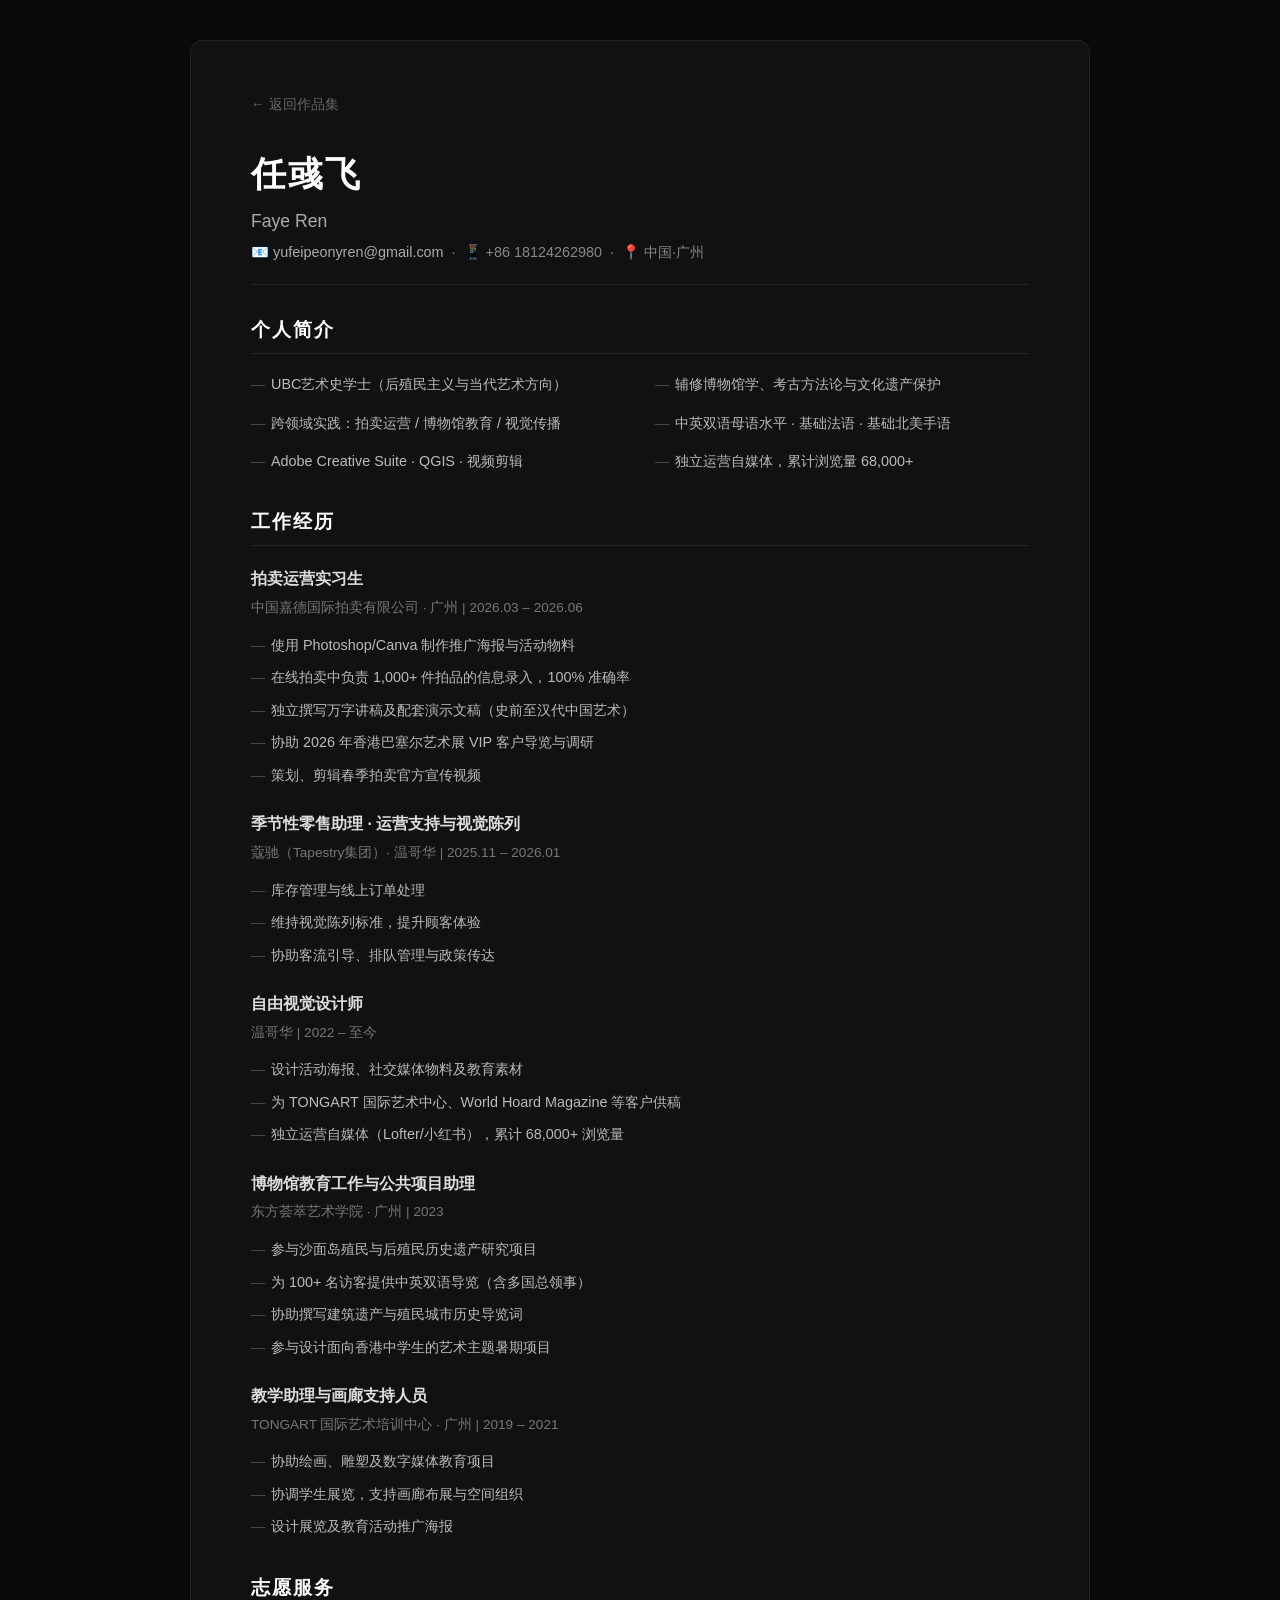
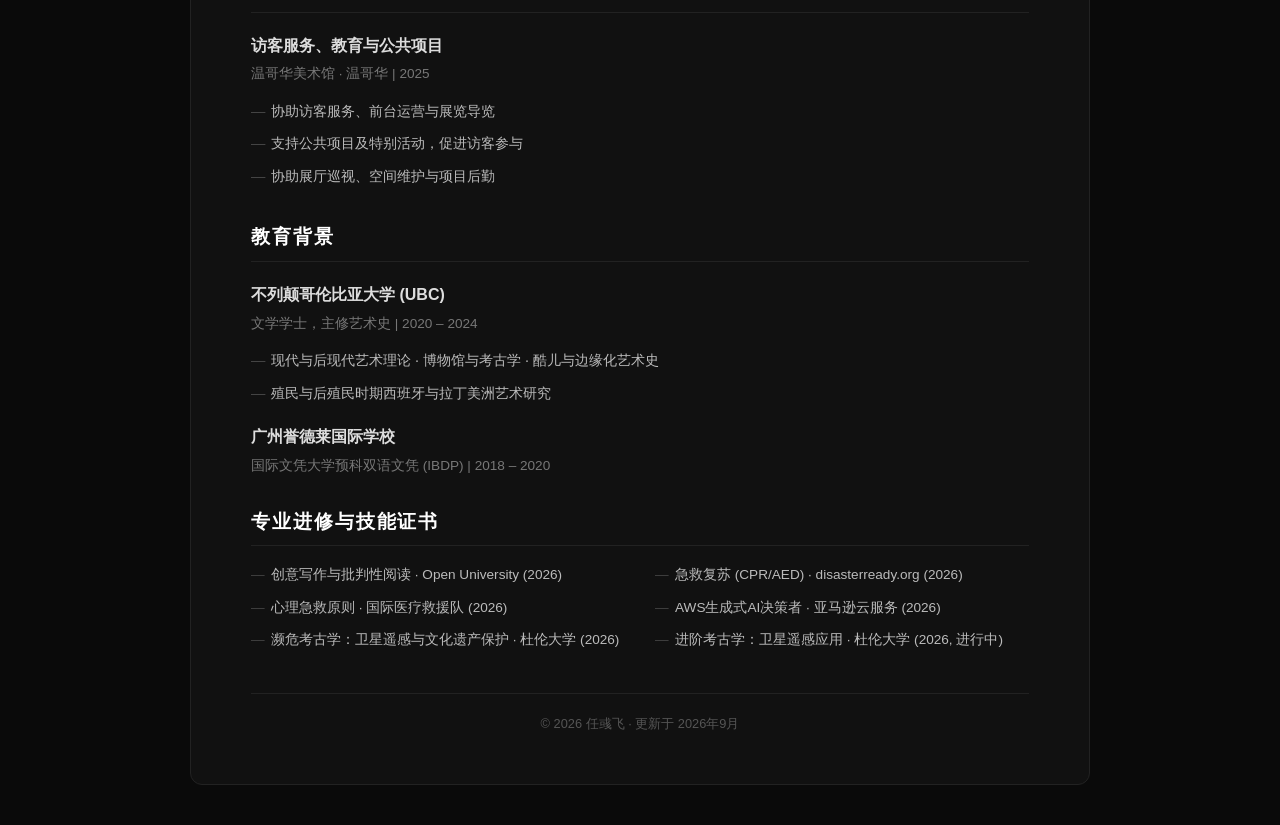
==== resume.html @ d98199a3 "Create resume.html" ====
<!DOCTYPE html>
<html lang="zh-CN">
<head>
    <meta charset="UTF-8">
    <meta name="viewport" content="width=device-width, initial-scale=1.0">
    <title>简历 | 任彧飞 Faye Ren</title>
    <style>
        * {
            margin: 0;
            padding: 0;
            box-sizing: border-box;
        }

        body {
            background-color: #0a0a0a;
            color: #e0e0e0;
            font-family: -apple-system, BlinkMacSystemFont, "Segoe UI", Roboto, "Helvetica Neue", Arial, sans-serif;
            line-height: 1.6;
            padding: 40px 20px;
        }

        .resume-container {
            max-width: 900px;
            margin: 0 auto;
            background: #111;
            padding: 50px 60px;
            border-radius: 12px;
            border: 1px solid #222;
        }

        .back-link {
            display: inline-block;
            margin-bottom: 30px;
            color: #666;
            text-decoration: none;
            font-size: 0.9rem;
            transition: color 0.2s;
        }

        .back-link:hover {
            color: #fff;
        }

        h1 {
            font-size: 2.2rem;
            font-weight: 700;
            color: #fff;
            letter-spacing: 0.05em;
            margin-bottom: 5px;
        }

        .contact-info {
            color: #888;
            font-size: 0.9rem;
            margin-bottom: 30px;
            padding-bottom: 20px;
            border-bottom: 1px solid #222;
        }

        .contact-info a {
            color: #aaa;
            text-decoration: none;
        }

        .contact-info a:hover {
            color: #fff;
        }

        h2 {
            font-size: 1.2rem;
            color: #fff;
            margin: 30px 0 15px;
            padding-bottom: 8px;
            border-bottom: 1px solid #222;
            letter-spacing: 0.1em;
        }

        h3 {
            font-size: 1rem;
            color: #ddd;
            margin: 20px 0 5px;
        }

        .meta {
            color: #777;
            font-size: 0.85rem;
            margin-bottom: 10px;
        }

        ul {
            list-style: none;
            padding-left: 0;
        }

        ul li {
            padding: 4px 0 4px 20px;
            position: relative;
            color: #bbb;
            font-size: 0.9rem;
            line-height: 1.7;
        }

        ul li::before {
            content: "—";
            position: absolute;
            left: 0;
            color: #444;
        }

        .bio-grid {
            display: grid;
            grid-template-columns: 1fr 1fr;
            gap: 8px 30px;
        }

        .bio-grid li {
            padding: 3px 0 3px 20px;
        }

        .skills-grid {
            display: grid;
            grid-template-columns: 1fr 1fr;
            gap: 5px 30px;
        }

        .skills-grid li {
            padding: 2px 0 2px 20px;
            font-size: 0.85rem;
        }

        .highlight {
            color: #ccc;
        }

        @media (max-width: 768px) {
            .resume-container {
                padding: 30px 20px;
            }

            .bio-grid,
            .skills-grid {
                grid-template-columns: 1fr;
            }

            h1 {
                font-size: 1.6rem;
            }
        }
    </style>
</head>
<body>
    <div class="resume-container">
        <a href="index.html" class="back-link">← 返回作品集</a>

        <h1>任彧飞</h1>
        <p style="color: #aaa; font-size: 1.1rem; margin-bottom: 5px;">Faye Ren</p>
        <div class="contact-info">
            📧 <a href="mailto:yufeipeonyren@gmail.com">yufeipeonyren@gmail.com</a>
            &nbsp;·&nbsp; 📱 +86 18124262980
            &nbsp;·&nbsp; 📍 中国·广州
        </div>

        <!-- ===== 个人简介 ===== -->
        <h2>个人简介</h2>
        <ul class="bio-grid">
            <li>UBC艺术史学士（后殖民主义与当代艺术方向）</li>
            <li>辅修博物馆学、考古方法论与文化遗产保护</li>
            <li>跨领域实践：拍卖运营 / 博物馆教育 / 视觉传播</li>
            <li>中英双语母语水平 · 基础法语 · 基础北美手语</li>
            <li>Adobe Creative Suite · QGIS · 视频剪辑</li>
            <li>独立运营自媒体，累计浏览量 68,000+</li>
        </ul>

        <!-- ===== 工作经历 ===== -->
        <h2>工作经历</h2>

        <h3>拍卖运营实习生</h3>
        <div class="meta">中国嘉德国际拍卖有限公司 · 广州 | 2026.03 – 2026.06</div>
        <ul>
            <li>使用 Photoshop/Canva 制作推广海报与活动物料</li>
            <li>在线拍卖中负责 1,000+ 件拍品的信息录入，100% 准确率</li>
            <li>独立撰写万字讲稿及配套演示文稿（史前至汉代中国艺术）</li>
            <li>协助 2026 年香港巴塞尔艺术展 VIP 客户导览与调研</li>
            <li>策划、剪辑春季拍卖官方宣传视频</li>
        </ul>

        <h3>季节性零售助理 · 运营支持与视觉陈列</h3>
        <div class="meta">蔻驰（Tapestry集团）· 温哥华 | 2025.11 – 2026.01</div>
        <ul>
            <li>库存管理与线上订单处理</li>
            <li>维持视觉陈列标准，提升顾客体验</li>
            <li>协助客流引导、排队管理与政策传达</li>
        </ul>

        <h3>自由视觉设计师</h3>
        <div class="meta">温哥华 | 2022 – 至今</div>
        <ul>
            <li>设计活动海报、社交媒体物料及教育素材</li>
            <li>为 TONGART 国际艺术中心、World Hoard Magazine 等客户供稿</li>
            <li>独立运营自媒体（Lofter/小红书），累计 68,000+ 浏览量</li>
        </ul>

        <h3>博物馆教育工作与公共项目助理</h3>
        <div class="meta">东方荟萃艺术学院 · 广州 | 2023</div>
        <ul>
            <li>参与沙面岛殖民与后殖民历史遗产研究项目</li>
            <li>为 100+ 名访客提供中英双语导览（含多国总领事）</li>
            <li>协助撰写建筑遗产与殖民城市历史导览词</li>
            <li>参与设计面向香港中学生的艺术主题暑期项目</li>
        </ul>

        <h3>教学助理与画廊支持人员</h3>
        <div class="meta">TONGART 国际艺术培训中心 · 广州 | 2019 – 2021</div>
        <ul>
            <li>协助绘画、雕塑及数字媒体教育项目</li>
            <li>协调学生展览，支持画廊布展与空间组织</li>
            <li>设计展览及教育活动推广海报</li>
        </ul>

        <!-- ===== 志愿服务 ===== -->
        <h2>志愿服务</h2>
        <h3>访客服务、教育与公共项目</h3>
        <div class="meta">温哥华美术馆 · 温哥华 | 2025</div>
        <ul>
            <li>协助访客服务、前台运营与展览导览</li>
            <li>支持公共项目及特别活动，促进访客参与</li>
            <li>协助展厅巡视、空间维护与项目后勤</li>
        </ul>

        <!-- ===== 教育背景 ===== -->
        <h2>教育背景</h2>
        <h3>不列颠哥伦比亚大学 (UBC)</h3>
        <div class="meta">文学学士，主修艺术史 | 2020 – 2024</div>
        <ul>
            <li>现代与后现代艺术理论 · 博物馆与考古学 · 酷儿与边缘化艺术史</li>
            <li>殖民与后殖民时期西班牙与拉丁美洲艺术研究</li>
        </ul>

        <h3 style="margin-top:15px;">广州誉德莱国际学校</h3>
        <div class="meta">国际文凭大学预科双语文凭 (IBDP) | 2018 – 2020</div>

        <!-- ===== 专业进修与技能证书 ===== -->
        <h2>专业进修与技能证书</h2>
        <ul class="skills-grid">
            <li>创意写作与批判性阅读 · Open University (2026)</li>
            <li>急救复苏 (CPR/AED) · disasterready.org (2026)</li>
            <li>心理急救原则 · 国际医疗救援队 (2026)</li>
            <li>AWS生成式AI决策者 · 亚马逊云服务 (2026)</li>
            <li>濒危考古学：卫星遥感与文化遗产保护 · 杜伦大学 (2026)</li>
            <li>进阶考古学：卫星遥感应用 · 杜伦大学 (2026, 进行中)</li>
        </ul>

        <div style="margin-top: 40px; padding-top: 20px; border-top: 1px solid #222; text-align: center; color: #555; font-size: 0.8rem;">
            <p>© 2026 任彧飞 · 更新于 2026年9月</p>
        </div>
    </div>
</body>
</html>
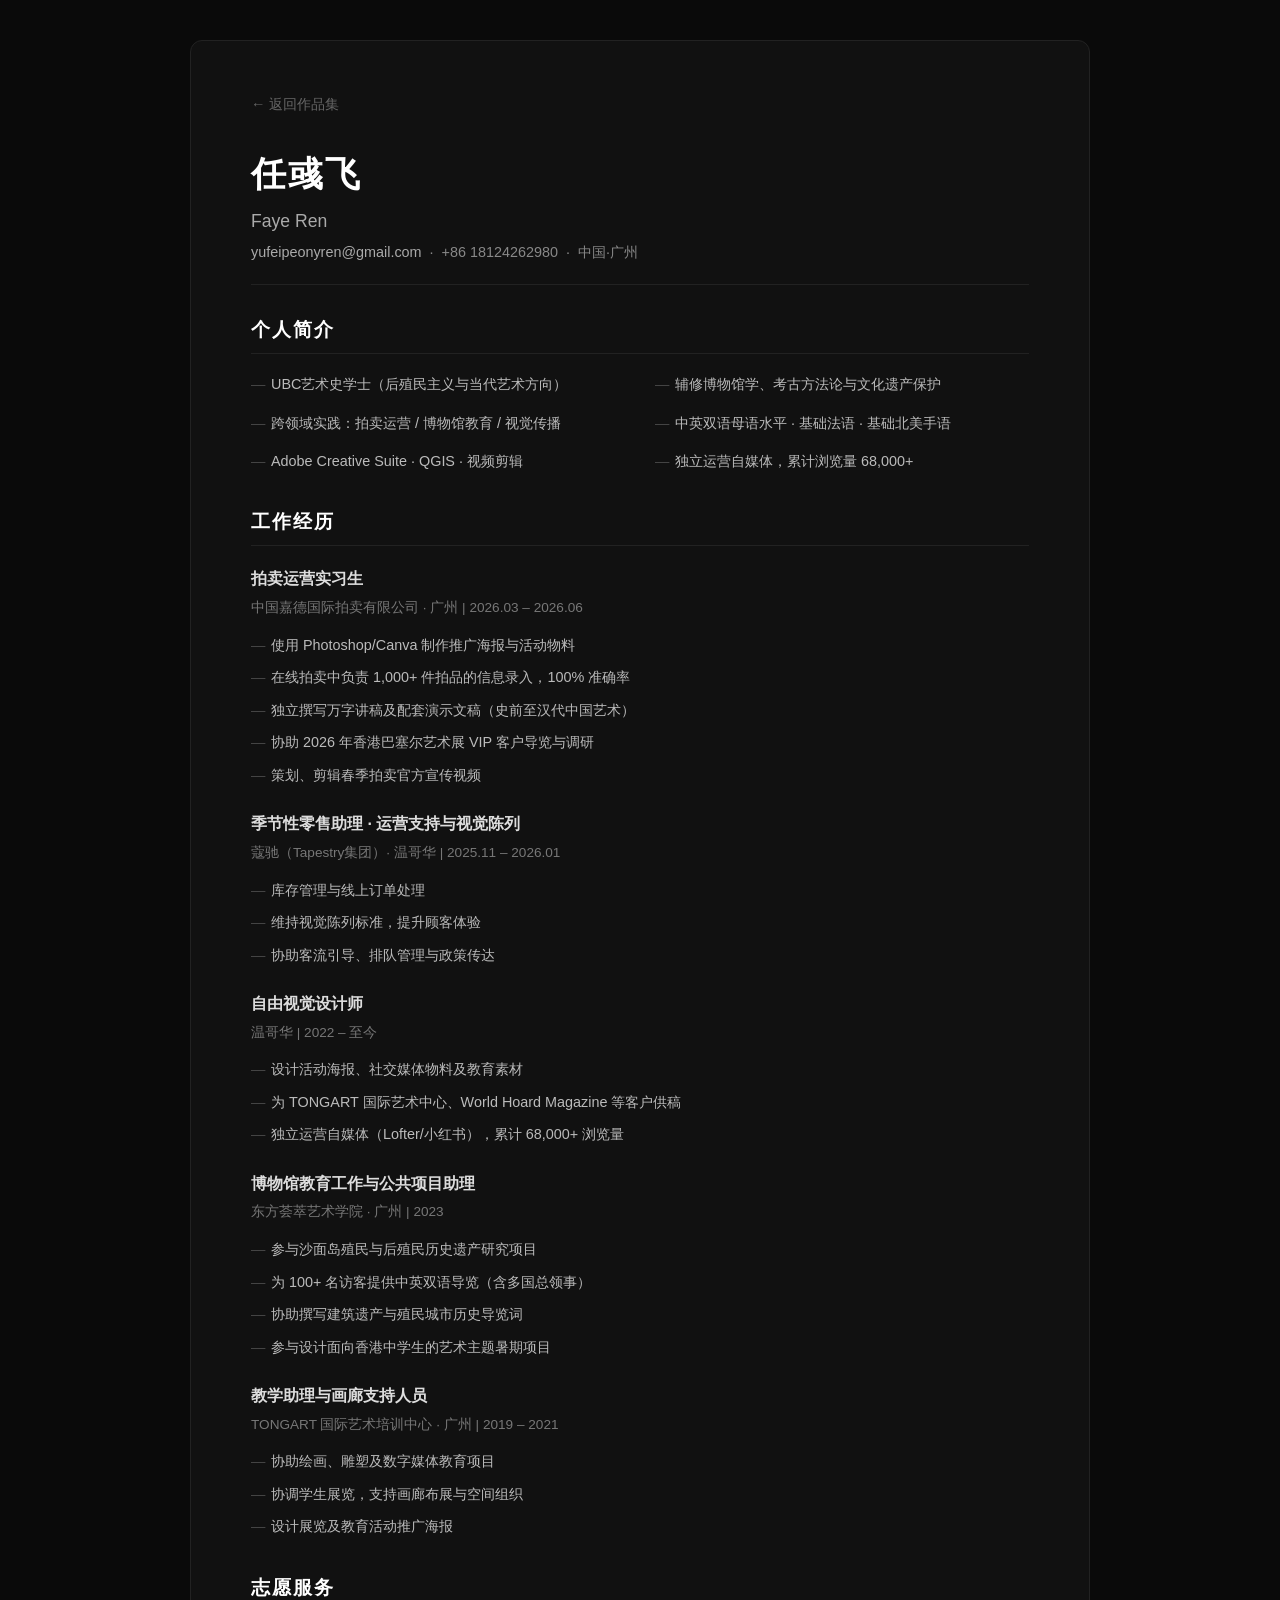
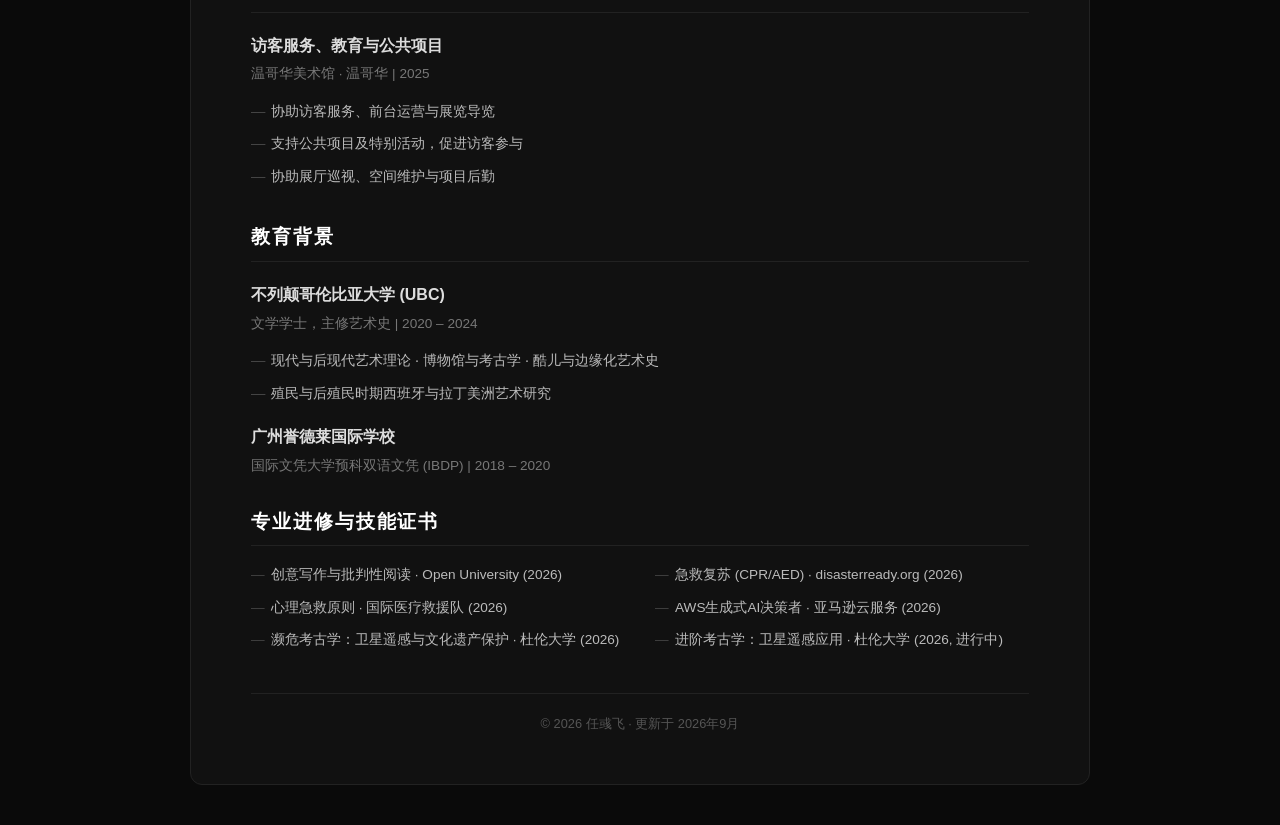
==== commit 13adc8b6: "Update resume.html" ====
--- a/resume.html
+++ b/resume.html
@@ -155,9 +155,9 @@
         <h1>任彧飞</h1>
         <p style="color: #aaa; font-size: 1.1rem; margin-bottom: 5px;">Faye Ren</p>
         <div class="contact-info">
-            📧 <a href="mailto:yufeipeonyren@gmail.com">yufeipeonyren@gmail.com</a>
-            &nbsp;·&nbsp; 📱 +86 18124262980
-            &nbsp;·&nbsp; 📍 中国·广州
+             <a href="mailto:yufeipeonyren@gmail.com">yufeipeonyren@gmail.com</a>
+            &nbsp;·&nbsp; +86 18124262980
+            &nbsp;·&nbsp; 中国·广州
         </div>
 
         <!-- ===== 个人简介 ===== -->
